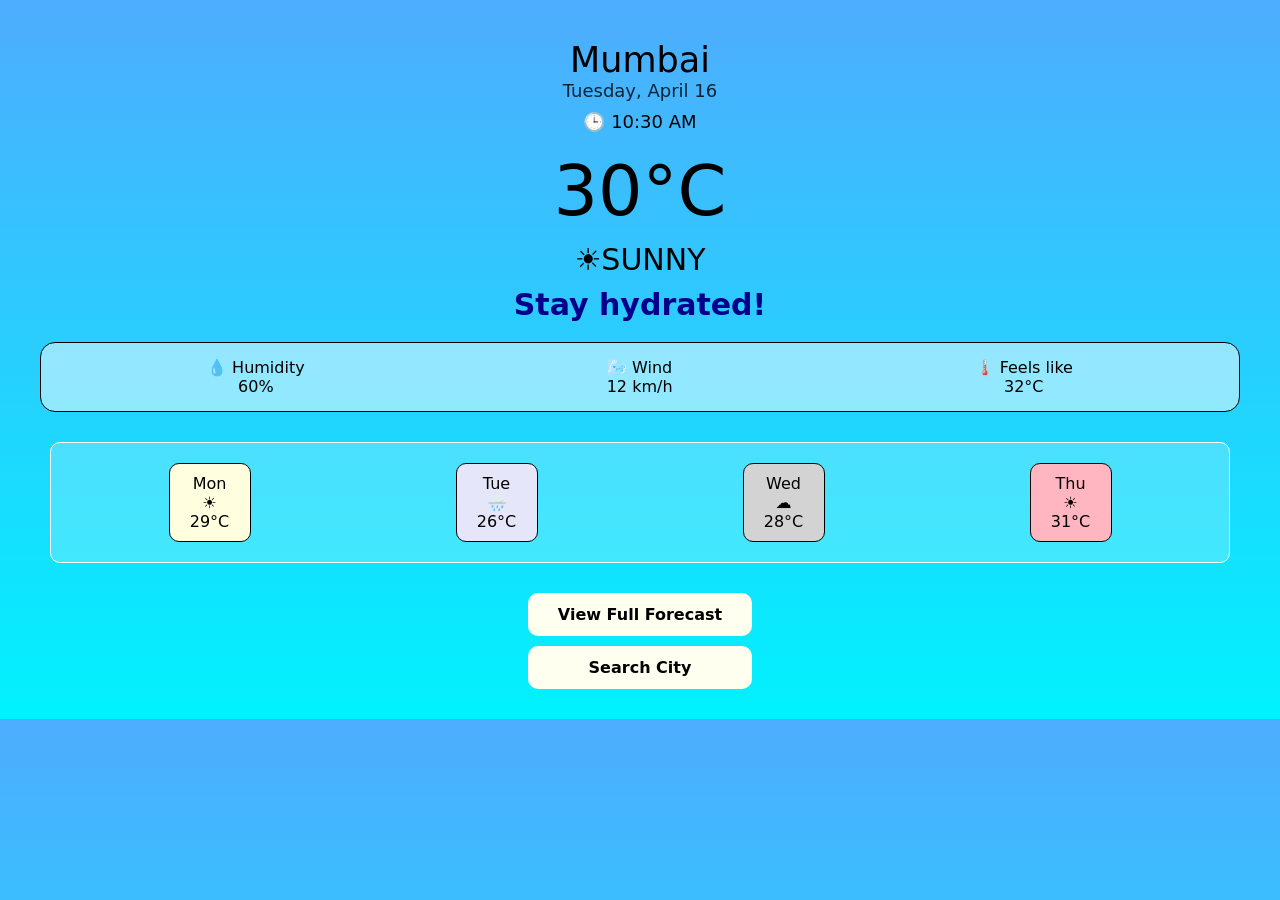
==== index.html @ abd86644 "Add files via upload" ====
<!DOCTYPE html>
<html>
<head>
    <title>Weather App</title>

    <style>
        body {
            margin: 0;
            font-family: system-ui;
            background: linear-gradient(to bottom, #4facfe, #00f2fe);
            color: black;
            text-align: center;
        }

        .container {
            padding: 20px;
        }

        .city {
            font-size: 35px;
            margin-top: 20px;
        }

        .date {
            font-size: 18px;
            opacity: 0.8;
        }

        .temp {
            font-size: 70px;
            margin: 10px 0;
        }

        .weather {
            font-size:30px;
        }

        .message {
            margin: 10px 0 20px;
            font-size: 30px;
            font-style:serif;
            font-weight:bold;
            color:darkblue;
        }

        /* Weather Details Box */
        .details {
            display: flex;
            justify-content: space-around;
            background: rgba(256,256,256,0.5);
            margin: 20px;
            padding: 15px;
            border-radius: 15px;
            border:1px solid black;
        }

        .details div {
            font-size: 16px;
        }

        /* Forecast Section */
        .forecast {
            display: flex;
            justify-content: space-around;
            margin: 30px;
            padding:15px;
            background-color:rgba(258,258,258,0.2);
            border:1px solid white;
            border-radius:10px;
            
        }

        .day {
            background: rgba(255,255,255,0.2);
            padding: 10px;
            border-radius: 10px;
            width: 60px;
            border: 1px solid black;
            margin:5px;
        }
   .day:nth-child(1) {
    background-color: lightyellow;
    color: black;
}

.day:nth-child(2) {
    background-color: lavender;
    color: black;
}

.day:nth-child(3) {
    background-color: lightgray;
    color: black;
}

.day:nth-child(4) {
    background-color: lightpink;
    color: black;
}

        /* Buttons */
        .btn {
            display: block;
            margin: 10px auto;
            padding: 12px;
            width: 200px;
            background:ivory;
            color: black;
            border-radius: 10px;
            text-decoration: none;
            font-weight: bold;
        }
.time {
    font-size: 18px;
    margin-top: 10px;
}

        .btn:hover {
            background: lightgray;
        }

    </style>
</head>

<body>

<div class="container">

    <!-- City + Date -->
    <div class="city">Mumbai</div>
    <div class="date">Tuesday, April 16</div>
    <p class="time">🕒 10:30 AM</p>

    <!-- Temperature -->
    <div class="temp">30°C</div>

    <!-- Weather -->
    <div class="weather">☀️SUNNY</div>
    <div class="message">Stay hydrated!</div>

    <!-- Weather Details -->
    <div class="details">
        <div>💧 Humidity<br>60%</div>
        <div>🌬️ Wind<br>12 km/h</div>
        <div>🌡️ Feels like<br>32°C</div>
    </div>


    <!-- Mini Forecast -->
    <div class="forecast">
        <div class="day">Mon<br>☀️<br>29°C</div>
        <div class="day">Tue<br>🌧️<br>26°C</div>
        <div class="day">Wed<br>☁️<br>28°C</div>
        <div class="day">Thu<br>☀️<br>31°C</div>
    </div>
   
    <a href="forecast.html" class="btn">View Full Forecast</a>
    <a href="search.html"class="btn">Search City</a>

 

</div>

</body>
</html>
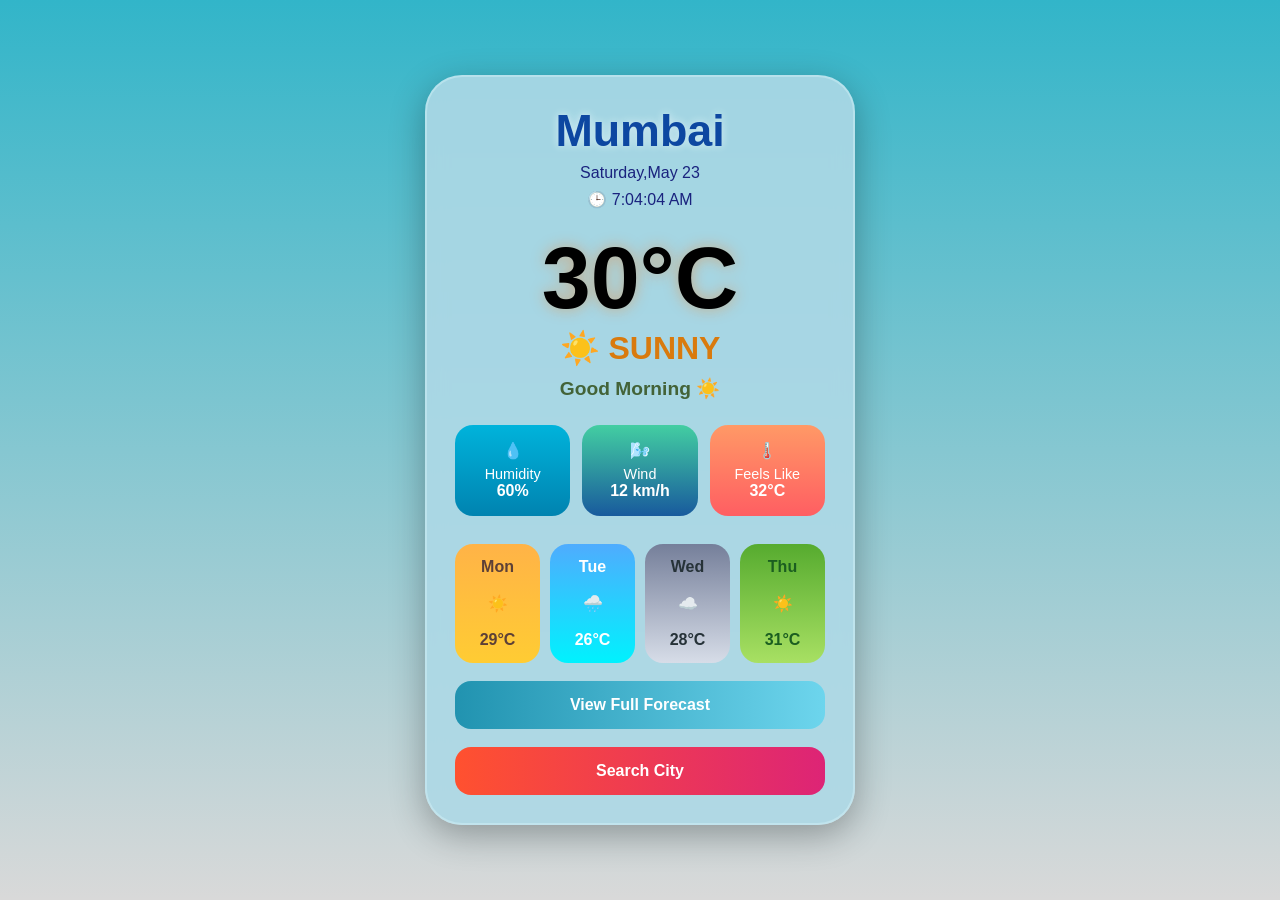
==== commit 90f97e17: "Update index.html" ====
--- a/index.html
+++ b/index.html
@@ -1,165 +1,656 @@
 <!DOCTYPE html>
-<html>
+<html lang="en">
+
 <head>
-    <title>Weather App</title>
+
+    <meta charset="UTF-8">
+
+    <meta name="viewport"
+        content="width=device-width, initial-scale=1.0">
+
+    <title>Weather Forecast</title>
 
     <style>
-        body {
-            margin: 0;
-            font-family: system-ui;
-            background: linear-gradient(to bottom, #4facfe, #00f2fe);
-            color: black;
-            text-align: center;
-        }
-
-        .container {
-            padding: 20px;
-        }
-
-        .city {
-            font-size: 35px;
-            margin-top: 20px;
-        }
-
-        .date {
-            font-size: 18px;
-            opacity: 0.8;
-        }
-
-        .temp {
-            font-size: 70px;
-            margin: 10px 0;
-        }
-
-        .weather {
-            font-size:30px;
-        }
-
-        .message {
-            margin: 10px 0 20px;
-            font-size: 30px;
-            font-style:serif;
+
+        *{
+            margin:0;
+            padding:0;
+            box-sizing:border-box;
+            font-family:"Poppins",sans-serif;
+        }
+
+        html{
+            scroll-behavior:smooth;
+        }
+
+        body{
+
+            min-height:100vh;
+
+            display:flex;
+            justify-content:center;
+            align-items:center;
+
+            padding:25px;
+
+            overflow-y:auto;
+
+            background:
+            linear-gradient(
+                rgba(50,181,201),
+                rgba(0,0,0,0.15)
+            ),
+
+            url("https://images.unsplash.com/photo-1507525428034-b723cf961d3e?q=80&w=2070&auto=format&fit=crop");
+
+            background-size:cover;
+            background-position:center;
+            background-repeat:no-repeat;
+        }
+
+        /* MAIN CONTAINER */
+
+        .container{
+
+            width:92%;
+            max-width:430px;
+
+            padding:28px;
+
+            border-radius:37px;
+
+            background:
+            rgba(173,217,230,0.90);
+
+            backdrop-filter:blur(10px);
+
+            border:
+            2px solid rgba(230,255,255,0.3);
+
+            box-shadow:
+            0 10px 35px rgba(0,0,0,0.30);
+
+            text-align:center;
+
+            animation:fadeIn 1.2s ease;
+        }
+
+        @keyframes fadeIn{
+
+            from{
+                opacity:0;
+                transform:translateY(20px);
+            }
+
+            to{
+                opacity:1;
+                transform:translateY(0);
+            }
+        }
+
+        /* CITY */
+
+        .city{
+
+            font-size:2.8rem;
             font-weight:bold;
-            color:darkblue;
-        }
-
-        /* Weather Details Box */
-        .details {
-            display: flex;
-            justify-content: space-around;
-            background: rgba(256,256,256,0.5);
-            margin: 20px;
-            padding: 15px;
-            border-radius: 15px;
-            border:1px solid black;
-        }
-
-        .details div {
-            font-size: 16px;
-        }
-
-        /* Forecast Section */
-        .forecast {
-            display: flex;
-            justify-content: space-around;
-            margin: 30px;
+            font-style:sans-serif;
+
+            color:#0d47a1;
+
+            text-shadow:
+            0 0 9px rgba(255,255,255,0.6);
+        }
+
+        /* DATE + TIME */
+
+        .date,
+        .time{
+
+            margin-top:8px;
+
+            font-size:1rem;
+
+            color:#1a237e;
+        }
+
+        /* TEMPERATURE */
+
+        .temp{
+
+            margin-top:18px;
+
+            font-size:5.5rem;
+            font-weight:bold;
+
+            color:#;
+
+            text-shadow:
+            0 0 15px rgba(255,111,0,0.4);
+        }
+
+        /* WEATHER */
+
+        .weather{
+
+            font-size:2rem;
+            font-weight:600;
+
+            color:#d97a0d;
+
+            animation:float 2s infinite ease-in-out;
+        }
+
+        @keyframes float{
+
+            0%{
+                transform:translateY(0);
+            }
+
+            50%{
+                transform:translateY(-8px);
+            }
+
+            100%{
+                transform:translateY(0);
+            }
+        }
+
+        /* MESSAGE */
+
+        .message{
+
+            margin-top:10px;
+
+            font-size:1.2rem;
+            font-weight:bold;
+
+            color:#436338;
+        }
+
+        /* DETAILS SECTION */
+
+        .details{
+
+            margin-top:25px;
+
+            display:flex;
+            justify-content:space-between;
+
+            gap:12px;
+        }
+
+        .detail-box{
+
+            flex:1;
+
+            padding:16px;
+
+            border-radius:18px;
+
+            color:white;
+
+            transition:0.3s;
+        }
+
+        .detail-box:hover{
+
+            transform:translateY(-6px);
+
+            box-shadow:
+            0 6px 15px rgba(0,0,0,0.25);
+        }
+
+        .detail-box p{
+
+            margin-top:6px;
+
+            font-size:0.9rem;
+        }
+
+        /* DIFFERENT COLORS */
+
+        .humidity{
+
+            background:
+            linear-gradient(
+                to bottom,
+                #00b3db,
+                #0083b0
+            );
+        }
+
+        .wind{
+
+            background:
+            linear-gradient(
+                to bottom,
+                #43cea2,
+                #185a9d
+            );
+        }
+
+        .feels{
+
+            background:
+            linear-gradient(
+                to bottom,
+                #ff9966,
+                #ff5e62
+            );
+        }
+
+        /* FORECAST */
+
+        .forecast{
+
+            margin-top:28px;
+
+            display:grid;
+
+            grid-template-columns:
+            repeat(4,1fr);
+
+            gap:10px;
+        }
+
+        .day{
+
+            padding:14px 10px;
+
+            border-radius:18px;
+
+            color:white;
+
+            font-weight:600;
+
+            transition:0.3s;
+        }
+
+        .day:hover{
+
+            transform:
+            translateY(-8px)
+            scale(1.03);
+
+            box-shadow:
+            0 5px 15px rgba(0,0,0,0.25);
+        }
+
+        /* FORECAST COLORS */
+
+        .day:nth-child(1){
+
+            background:
+            linear-gradient(
+                to bottom,
+                #ffb347,
+                #ffcc33
+            );
+
+            color:#5d4037;
+        }
+
+        .day:nth-child(2){
+
+            background:
+            linear-gradient(
+                to bottom,
+                #4facfe,
+                #00f2fe
+            );
+        }
+
+        .day:nth-child(3){
+
+            background:
+            linear-gradient(
+                to bottom,
+                #757f9a,
+                #d7dde8
+            );
+
+            color:#263238;
+        }
+
+        .day:nth-child(4){
+
+            background:
+            linear-gradient(
+                to bottom,
+                #56ab2f,
+                #a8e063
+            );
+
+            color:#1b5e20;
+        }
+
+        /* BUTTONS */
+
+        .btn{
+
+            display:block;
+
+            margin-top:18px;
+
             padding:15px;
-            background-color:rgba(258,258,258,0.2);
-            border:1px solid white;
-            border-radius:10px;
-            
-        }
-
-        .day {
-            background: rgba(255,255,255,0.2);
-            padding: 10px;
-            border-radius: 10px;
-            width: 60px;
-            border: 1px solid black;
-            margin:5px;
-        }
-   .day:nth-child(1) {
-    background-color: lightyellow;
-    color: black;
-}
-
-.day:nth-child(2) {
-    background-color: lavender;
-    color: black;
-}
-
-.day:nth-child(3) {
-    background-color: lightgray;
-    color: black;
-}
-
-.day:nth-child(4) {
-    background-color: lightpink;
-    color: black;
-}
-
-        /* Buttons */
-        .btn {
-            display: block;
-            margin: 10px auto;
-            padding: 12px;
-            width: 200px;
-            background:ivory;
-            color: black;
-            border-radius: 10px;
-            text-decoration: none;
-            font-weight: bold;
-        }
-.time {
-    font-size: 18px;
-    margin-top: 10px;
-}
-
-        .btn:hover {
-            background: lightgray;
+
+            border-radius:16px;
+
+            text-decoration:none;
+
+            font-size:1rem;
+            font-weight:600;
+
+            color:white;
+
+            transition:0.3s;
+        }
+
+        .btn:hover{
+
+            transform:scale(1.03);
+
+            box-shadow:
+            0 6px 15px rgba(0,0,0,0.25);
+        }
+
+        /* BUTTON COLORS */
+
+        .forecast-btn{
+
+            background:
+            linear-gradient(
+                to right,
+                #2193b0,
+                #6dd5ed
+            );
+        }
+
+        .search-btn{
+
+            background:
+            linear-gradient(
+                to right,
+                #ff512f,
+                #dd2476
+            );
+        }
+
+        /* RESPONSIVE */
+
+        @media(max-width:768px){
+
+            .container{
+                padding:22px;
+            }
+
+            .forecast{
+
+                grid-template-columns:
+                repeat(2,1fr);
+            }
+
+            .temp{
+                font-size:4.5rem;
+            }
+
+            .city{
+                font-size:2.3rem;
+            }
+        }
+
+        @media(max-width:480px){
+
+            body{
+                padding:12px;
+            }
+
+            .details{
+                flex-direction:column;
+            }
+
+            .forecast{
+
+                grid-template-columns:
+                repeat(2,1fr);
+            }
+
+            .temp{
+                font-size:4rem;
+            }
+
+            .weather{
+                font-size:1.6rem;
+            }
+
+            .message{
+                font-size:1rem;
+            }
         }
 
     </style>
+
 </head>
 
 <body>
 
-<div class="container">
-
-    <!-- City + Date -->
-    <div class="city">Mumbai</div>
-    <div class="date">Tuesday, April 16</div>
-    <p class="time">🕒 10:30 AM</p>
-
-    <!-- Temperature -->
-    <div class="temp">30°C</div>
-
-    <!-- Weather -->
-    <div class="weather">☀️SUNNY</div>
-    <div class="message">Stay hydrated!</div>
-
-    <!-- Weather Details -->
-    <div class="details">
-        <div>💧 Humidity<br>60%</div>
-        <div>🌬️ Wind<br>12 km/h</div>
-        <div>🌡️ Feels like<br>32°C</div>
+    <div class="container">
+
+        <!-- CITY -->
+
+        <div class="city">
+            Mumbai
+        </div>
+
+        <!-- DATE -->
+
+        <div class="date">
+            Saturday,May 23
+        </div>
+
+        <!-- TIME -->
+
+        <div class="time">
+            🕒 Loading...
+        </div>
+
+        <!-- TEMPERATURE -->
+
+        <div class="temp">
+            30°C
+        </div>
+
+        <!-- WEATHER -->
+
+        <div class="weather">
+            ☀️ SUNNY
+        </div>
+
+        <!-- MESSAGE -->
+
+        <div class="message">
+            Loading Message...
+        </div>
+
+        <!-- DETAILS -->
+
+        <div class="details">
+
+            <div class="detail-box humidity">
+
+                💧
+
+                <p>Humidity</p>
+
+                <b>60%</b>
+
+            </div>
+
+            <div class="detail-box wind">
+
+                🌬️
+
+                <p>Wind</p>
+
+                <b>12 km/h</b>
+
+            </div>
+
+            <div class="detail-box feels">
+
+                🌡️
+
+                <p>Feels Like</p>
+
+                <b>32°C</b>
+
+            </div>
+
+        </div>
+
+        <!-- FORECAST -->
+
+        <div class="forecast">
+
+            <div class="day">
+
+                Mon<br><br>
+
+                ☀️<br><br>
+
+                29°C
+
+            </div>
+
+            <div class="day">
+
+                Tue<br><br>
+
+                🌧️<br><br>
+
+                26°C
+
+            </div>
+
+            <div class="day">
+
+                Wed<br><br>
+
+                ☁️<br><br>
+
+                28°C
+
+            </div>
+
+            <div class="day">
+
+                Thu<br><br>
+
+                ☀️<br><br>
+
+                31°C
+
+            </div>
+
+        </div>
+
+        <!-- BUTTONS -->
+
+        <a href="forecasts_page.html"
+            class="btn forecast-btn">
+
+            View Full Forecast
+
+        </a>
+
+        <a href="search.html"
+            class="btn search-btn">
+
+            Search City
+
+        </a>
+
     </div>
 
-
-    <!-- Mini Forecast -->
-    <div class="forecast">
-        <div class="day">Mon<br>☀️<br>29°C</div>
-        <div class="day">Tue<br>🌧️<br>26°C</div>
-        <div class="day">Wed<br>☁️<br>28°C</div>
-        <div class="day">Thu<br>☀️<br>31°C</div>
-    </div>
-   
-    <a href="forecast.html" class="btn">View Full Forecast</a>
-    <a href="search.html"class="btn">Search City</a>
-
- 
-
-</div>
+    <!-- JAVASCRIPT -->
+
+    <script>
+
+        /* LIVE CLOCK */
+
+        function updateClock(){
+
+            const now = new Date();
+
+            let hours =
+            now.getHours();
+
+            let minutes =
+            now.getMinutes();
+
+            let seconds =
+            now.getSeconds();
+
+            let ampm =
+            hours >= 12 ? "PM" : "AM";
+
+            hours =
+            hours % 12;
+
+            hours =
+            hours ? hours : 12;
+
+            minutes =
+            minutes < 10 ?
+            "0" + minutes :
+            minutes;
+
+            seconds =
+            seconds < 10 ?
+            "0" + seconds :
+            seconds;
+
+            document.querySelector(".time")
+            .innerHTML =
+
+            `🕒 ${hours}:${minutes}:${seconds} ${ampm}`;
+        }
+
+        setInterval(updateClock,1000);
+
+        updateClock();
+
+        /* DYNAMIC MESSAGE */
+
+        const hour =
+        new Date().getHours();
+
+        let message = "";
+
+        if(hour < 12){
+
+            message =
+            "Good Morning ☀️";
+        }
+
+        else if(hour < 18){
+
+            message =
+            "Enjoy the Sunny Weather 🌤️";
+        }
+
+        else{
+
+            message =
+            "Relaxing Evening Breeze 🌙";
+        }
+
+        document.querySelector(".message")
+        .innerHTML = message;
+
+    </script>
 
 </body>
-</html>+
+</html>
